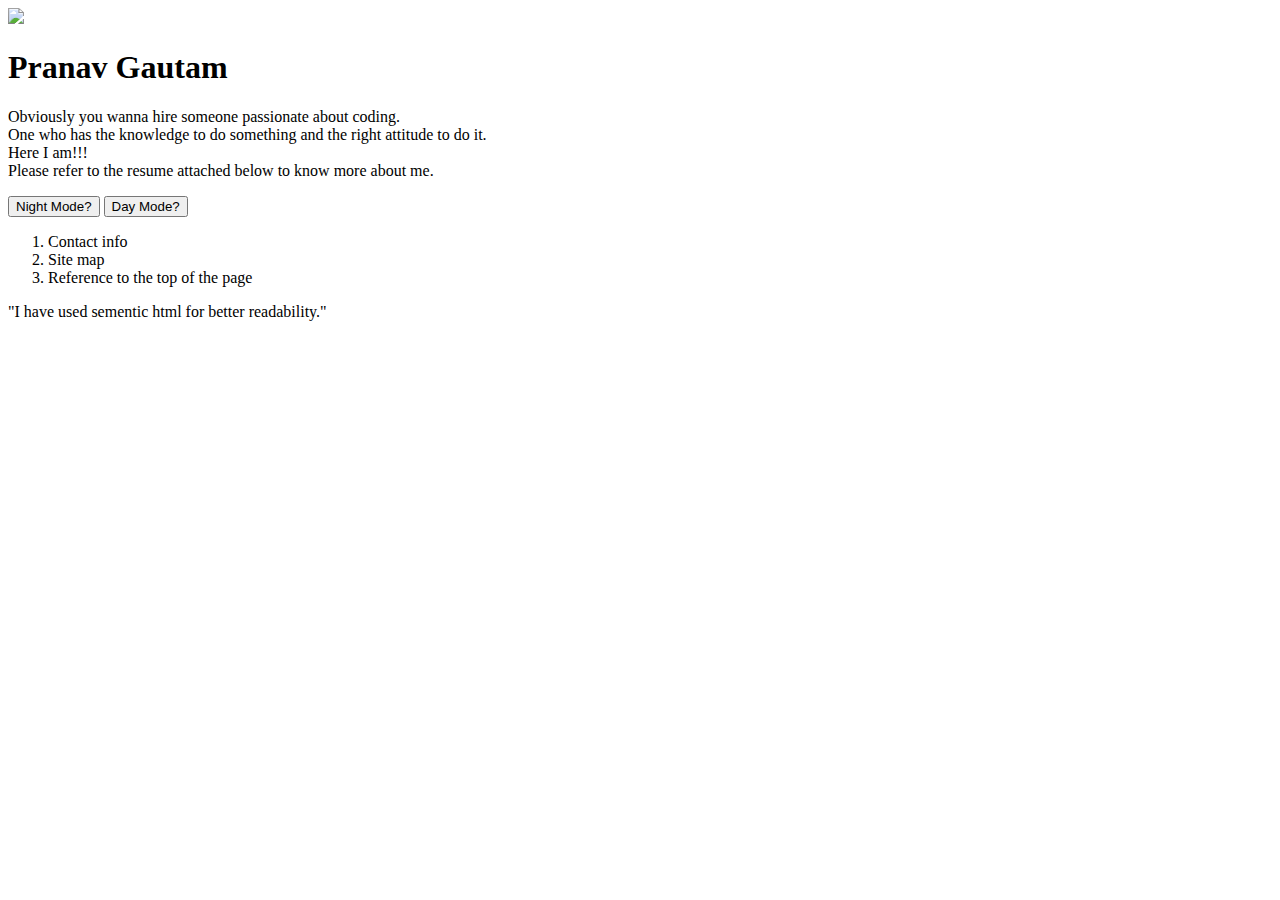
==== index.html @ 122eb400 "Add files via upload" ====
<!DOCTYPE html>
<html> 
<head>
<meta charset="UTF-8">
<title>Pranav Gautam</title> 
  <link href="style.css" rel="stylesheet">
  <link href="script.js" rel="javascript">
</head>
 
<body> 
    
<!--Header-->
  <header>
    <nav></nav>
    <div>
      <img src="dp.jpg" onmouseover="enlarge(this)" onmouseout="dimnish(this)">
      <h1>Pranav Gautam</h1>
      <p>Obviously you wanna hire someone passionate about coding.</br>
        One  who has the knowledge to do something and the right attitude to do it.
      </br><span>Here I am!!!</span>
      </br> Please refer to the resume attached below to know more about me.
      </p>
    </div>
  </header>

    

    <button onclick="nightMode()">Night Mode?</button>
    <button onclick="dayMode()">Day Mode?</button>

<!--Footer-->
  <footer>
    <ol>
      <li>Contact info</li>
      <li>Site map</li>
      <li>Reference to the top of the page</li>
    </ol>
  </footer>   
  <aside>
    "I have used sementic html for better readability."
  </aside>
  

</body>
</html>
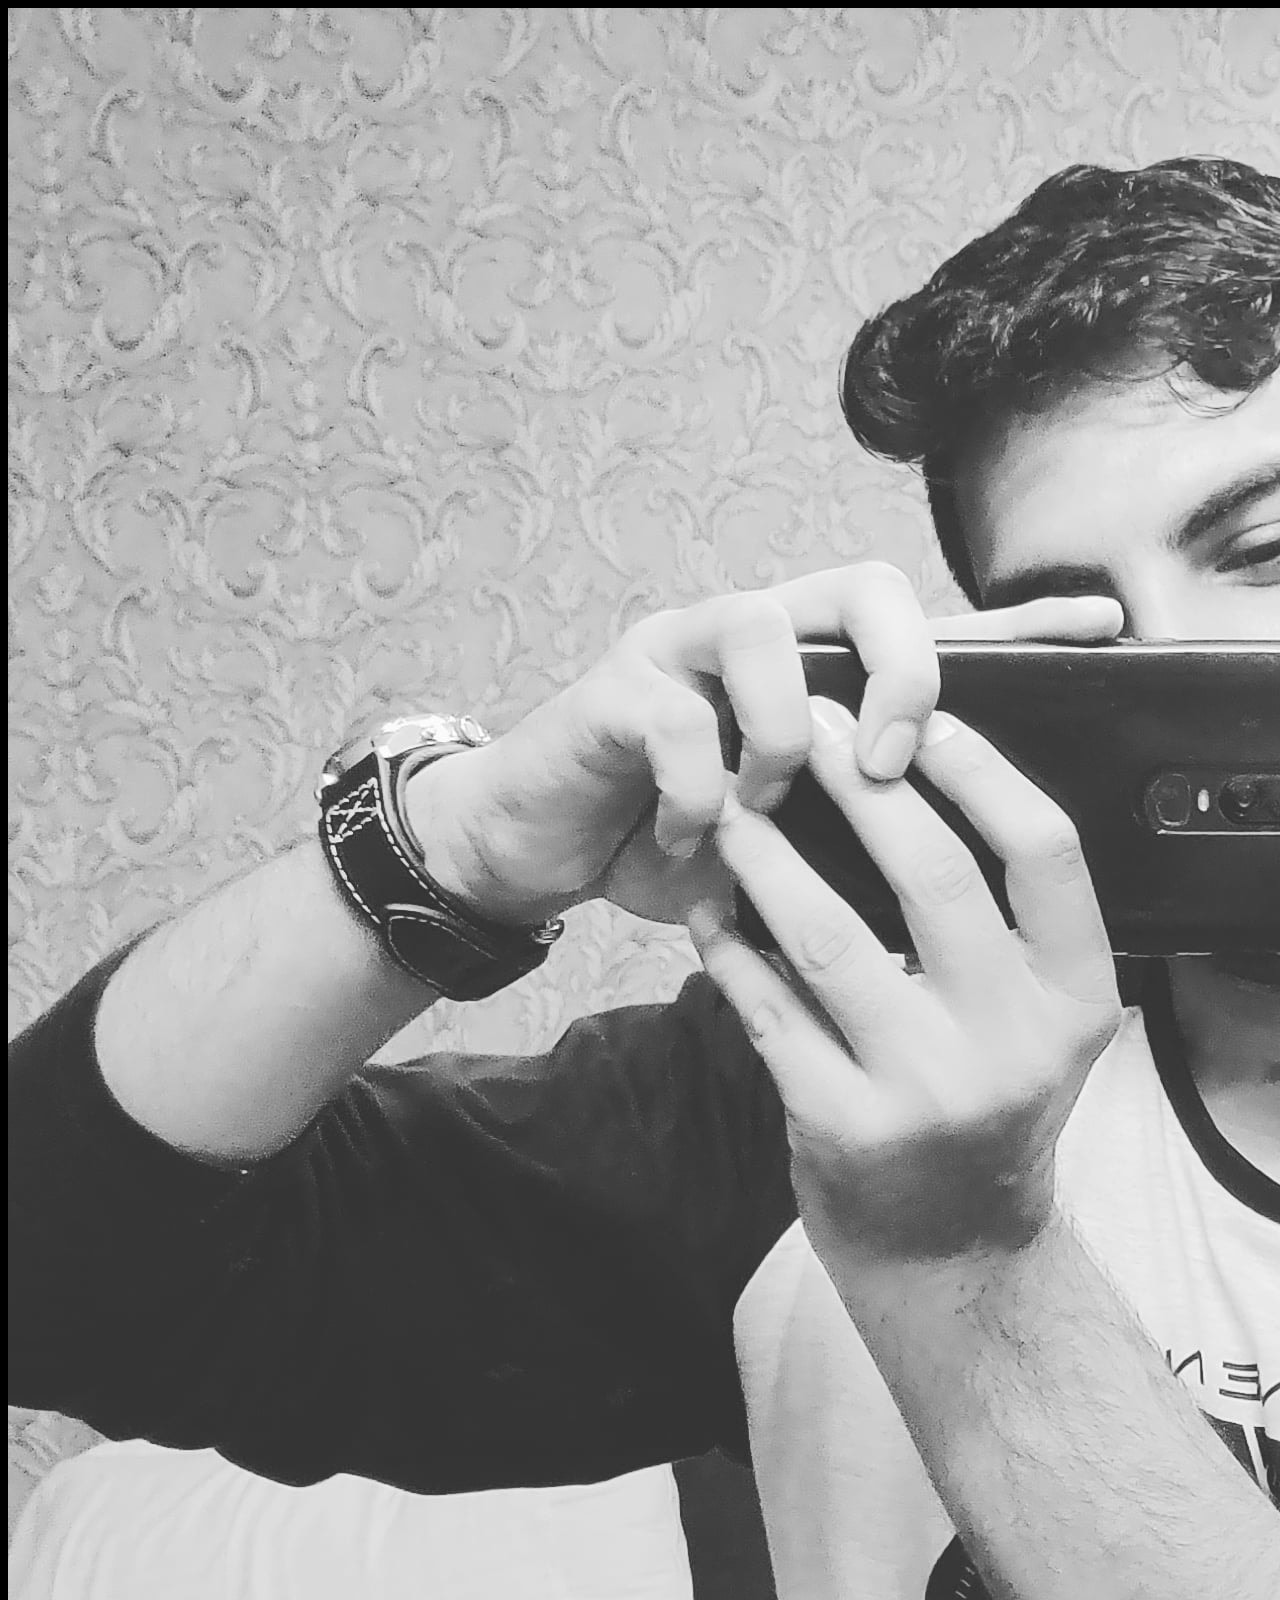
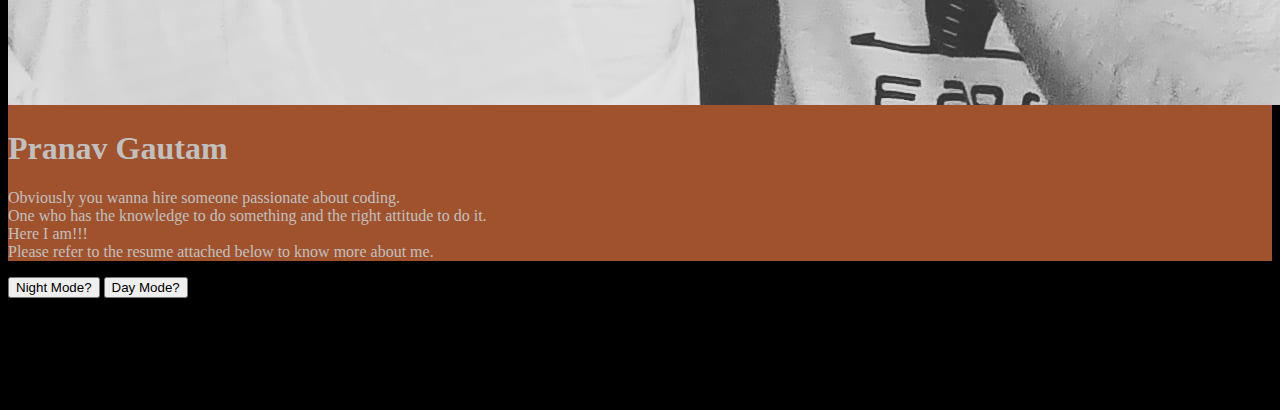
==== commit f93dd659: "First" ====
--- a/index.html
+++ b/index.html
@@ -1,45 +1,45 @@
-<!DOCTYPE html>
-<html> 
-<head>
-<meta charset="UTF-8">
-<title>Pranav Gautam</title> 
-  <link href="style.css" rel="stylesheet">
-  <link href="script.js" rel="javascript">
-</head>
- 
-<body> 
-    
-<!--Header-->
-  <header>
-    <nav></nav>
-    <div>
-      <img src="dp.jpg" onmouseover="enlarge(this)" onmouseout="dimnish(this)">
-      <h1>Pranav Gautam</h1>
-      <p>Obviously you wanna hire someone passionate about coding.</br>
-        One  who has the knowledge to do something and the right attitude to do it.
-      </br><span>Here I am!!!</span>
-      </br> Please refer to the resume attached below to know more about me.
-      </p>
-    </div>
-  </header>
-
-    
-
-    <button onclick="nightMode()">Night Mode?</button>
-    <button onclick="dayMode()">Day Mode?</button>
-
-<!--Footer-->
-  <footer>
-    <ol>
-      <li>Contact info</li>
-      <li>Site map</li>
-      <li>Reference to the top of the page</li>
-    </ol>
-  </footer>   
-  <aside>
-    "I have used sementic html for better readability."
-  </aside>
-  
-
-</body>
+<!DOCTYPE html>
+<html> 
+<head>
+<meta charset="UTF-8">
+<title>Pranav Gautam</title> 
+  <link href="style.css" rel="stylesheet">
+  <link href="script.js" rel="javascript">
+</head>
+ 
+<body> 
+    
+<!--Header-->
+  <header>
+    <nav></nav>
+    <div>
+      <img src="dp.jpg" onmouseover="enlarge(this)" onmouseout="dimnish(this)">
+      <h1>Pranav Gautam</h1>
+      <p>Obviously you wanna hire someone passionate about coding.</br>
+        One  who has the knowledge to do something and the right attitude to do it.
+      </br><span>Here I am!!!</span>
+      </br> Please refer to the resume attached below to know more about me.
+      </p>
+    </div>
+  </header>
+
+    
+
+    <button onclick="nightMode()">Night Mode?</button>
+    <button onclick="dayMode()">Day Mode?</button>
+
+<!--Footer-->
+  <footer>
+    <ol>
+      <li>Contact info</li>
+      <li>Site map</li>
+      <li>Reference to the top of the page</li>
+    </ol>
+  </footer>   
+  <aside>
+    "I have used sementic html for better readability."
+  </aside>
+  
+
+</body>
 </html>--- a/style.css
+++ b/style.css
@@ -0,0 +1,26 @@
+.container{
+    background-image:url("container.jpg");
+    color:white;
+    background-size: cover;
+    width: 100%;
+    height: 500px;
+    font-family:cursive;
+    font-size:large;
+}
+#intro{
+    position: sticky;
+}
+#me{
+    float:right;
+    height:250px;
+    width:250px ;
+    border-radius: 50%;
+}
+/* Universal Styles */
+header{
+    background-color: sienna;
+    color: silver;
+}
+body{
+    background-color:black;
+}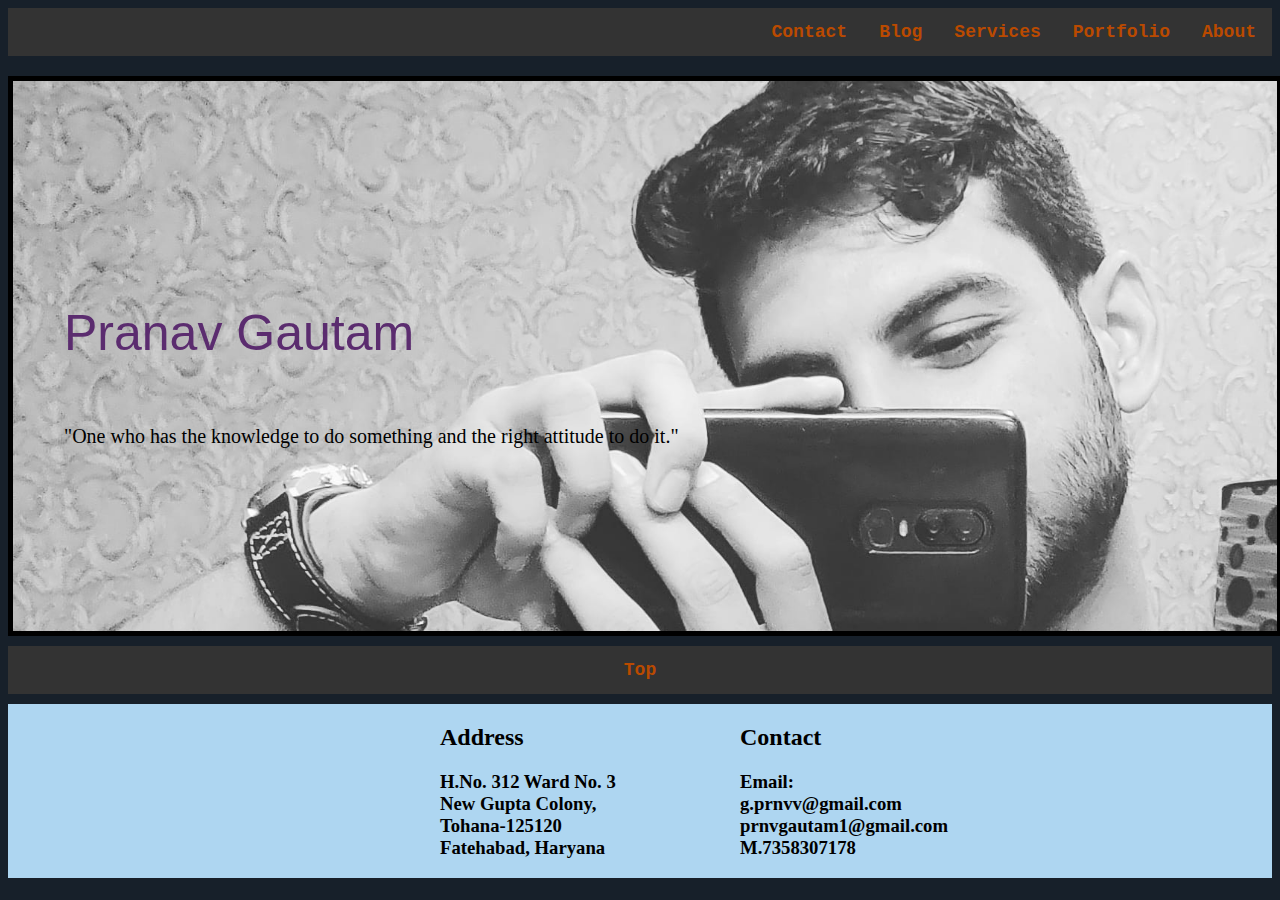
==== commit cf12e7ff: "Update index.html" ====
--- a/index.html
+++ b/index.html
@@ -3,34 +3,54 @@
 <head>
 <meta charset="UTF-8">
 <title>Pranav Gautam</title> 
-  <link href="style.css" rel="stylesheet">
-  <link href="script.js" rel="javascript">
+  <link href="CSS/style.css" rel="stylesheet">
+  <script src="Scripts/script.js"></script>
 </head>
  
 <body> 
     
 <!--Header-->
   <header>
-    <nav></nav>
-    <div>
-      <img src="dp.jpg" onmouseover="enlarge(this)" onmouseout="dimnish(this)">
+    <nav id="nav">
+      <ul>
+        <li><a>About</a></li>
+        <li><a href="portfolio.html">Portfolio</a></li>
+        <li><a>Services</a></li>
+        <li><a>Blog</a></li>
+        <li><a href="#bottom">Contact</a></li>
+      </ul>
+    </nav>
+
+    <div class="container">
+      <img src="Resources/dp.jpg" >
       <h1>Pranav Gautam</h1>
-      <p>Obviously you wanna hire someone passionate about coding.</br>
-        One  who has the knowledge to do something and the right attitude to do it.
-      </br><span>Here I am!!!</span>
-      </br> Please refer to the resume attached below to know more about me.
+      <p>"One  who has the knowledge to do something and the right attitude to do it."
+      
       </p>
     </div>
   </header>
 
+    <a class="top" href="#nav">Top</a>
+
+    <!--<button onclick="nightMode()">Night Mode?</button>
+    <button onclick="dayMode()">Day Mode?</button>-->
+  <footer id="bottom">
+    <div class="row">
+      <div class="block">
+        <h2>Address</h2>
+        <h3>H.No. 312 Ward No. 3 New Gupta Colony, Tohana-125120 Fatehabad, Haryana</h3>
+      </div>
+      <div class="block">
+        <h2>Contact</h2>
+        <h3>Email: g.prnvv@gmail.com prnvgautam1@gmail.com M.7358307178</h3>
+      </div>
+    </div>
     
+  </footer>
+<!--Footer
+  <footer>
 
-    <button onclick="nightMode()">Night Mode?</button>
-    <button onclick="dayMode()">Day Mode?</button>
-
-<!--Footer-->
-  <footer>
-    <ol>
+    <!--<ol>
       <li>Contact info</li>
       <li>Site map</li>
       <li>Reference to the top of the page</li>
@@ -39,7 +59,7 @@
   <aside>
     "I have used sementic html for better readability."
   </aside>
-  
+-->
 
 </body>
-</html>+</html>
--- a/CSS/style.css
+++ b/CSS/style.css
@@ -0,0 +1,121 @@
+/* universal elements*/
+h1{
+    font-family: Verdana, Geneva, Tahoma, sans-serif;
+    font-weight: normal;
+    font-size: 50px;
+    color: black;
+    
+}
+
+body{    background-color: #17202A;}
+
+
+
+
+/*Footer */
+footer{
+    
+background-color: #AED6F1;
+}
+.row{
+    width: 100%;
+  display: flex;
+  flex-direction: row;
+  justify-content: center;
+  padding-left: 100px;
+}
+.block{    
+    width: 200px;
+    padding-right: 100px;
+}
+
+/**************************/
+
+/*******Nav bar***********/
+ul {
+   /* position: fixed;*/
+    max-width: 100%;
+    width: 100%;
+    list-style-type: none;
+    margin: 0px 0px 20px 0px;
+    padding: 0px;
+    overflow: auto;
+    background-color: #333;
+    font-family:monospace;
+    font-weight: 600;
+  }
+  
+  li {
+    float:right;
+    
+  }
+  
+  li a {
+    display: block;
+    color:#BA4A00;
+    text-align: center;
+    padding: 14px 16px;
+    font-size: 18px;
+    text-decoration: none;
+  }
+  
+  li a:hover {
+    background-color:#FCF3CF;
+    font-size: 20px;
+  }
+  /**********************/
+
+
+
+
+
+
+
+  /*********Container Class**********/
+  .container{
+    width: 100%; /* width of container */
+    height: 550px; /* height of container */
+    object-fit: cover;
+    /*border: 5px 5px solid black;*/
+  }
+
+.container img{
+    width: 100%; /* width of container */
+    height: 550px; /* height of container */
+    object-fit: cover;
+    object-position: 50% 20%; /* try 20px 10px */ 
+    border: 5px solid black;
+}
+
+.container p{
+    position:absolute;
+    top: 45%;
+    left:5%;
+    font-size:20px;
+}
+.container h1{
+    position: absolute;
+    top:30%;
+    left:5%;
+    color:#5B2C6F;
+}
+/***************************************************/
+
+/******top**********/
+.top{
+    background-color: #333;
+    display: block;
+    color:#BA4A00;
+    text-align: center;
+    padding: 14px 16px;
+    font-size: 18px;
+    text-decoration: none;
+    margin-top: 20px;
+    margin-bottom: 10px;
+    font-family:monospace;
+    font-weight: 600;
+}
+ .top:hover{
+    background-color:#FCF3CF;
+    font-size: 20px;
+ }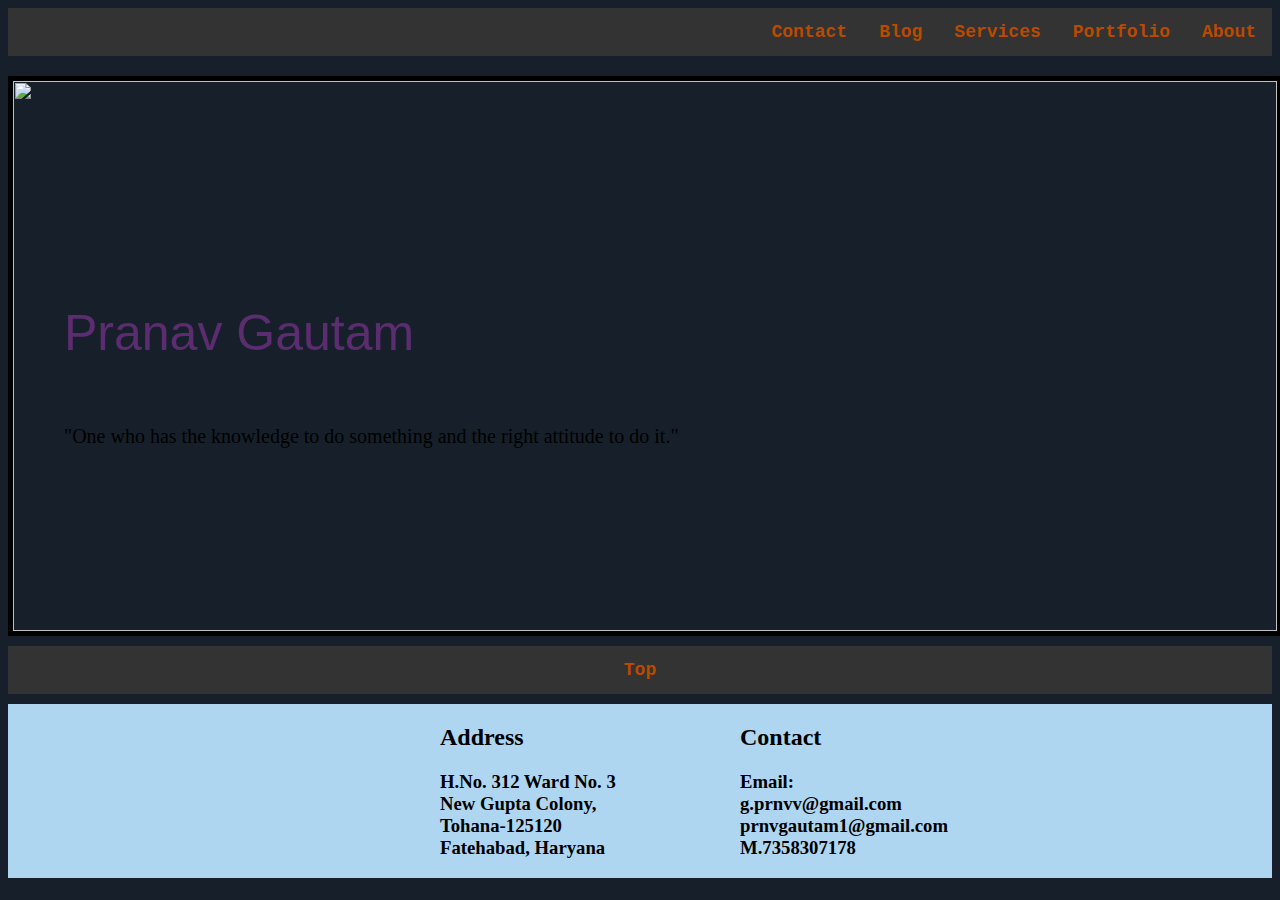
==== commit bbb6a01c: "Update index.html" ====
--- a/index.html
+++ b/index.html
@@ -22,7 +22,7 @@
     </nav>
 
     <div class="container">
-      <img src="Resources/dp.jpg" >
+      <img src="Resources/dp.JPG" >
       <h1>Pranav Gautam</h1>
       <p>"One  who has the knowledge to do something and the right attitude to do it."
       
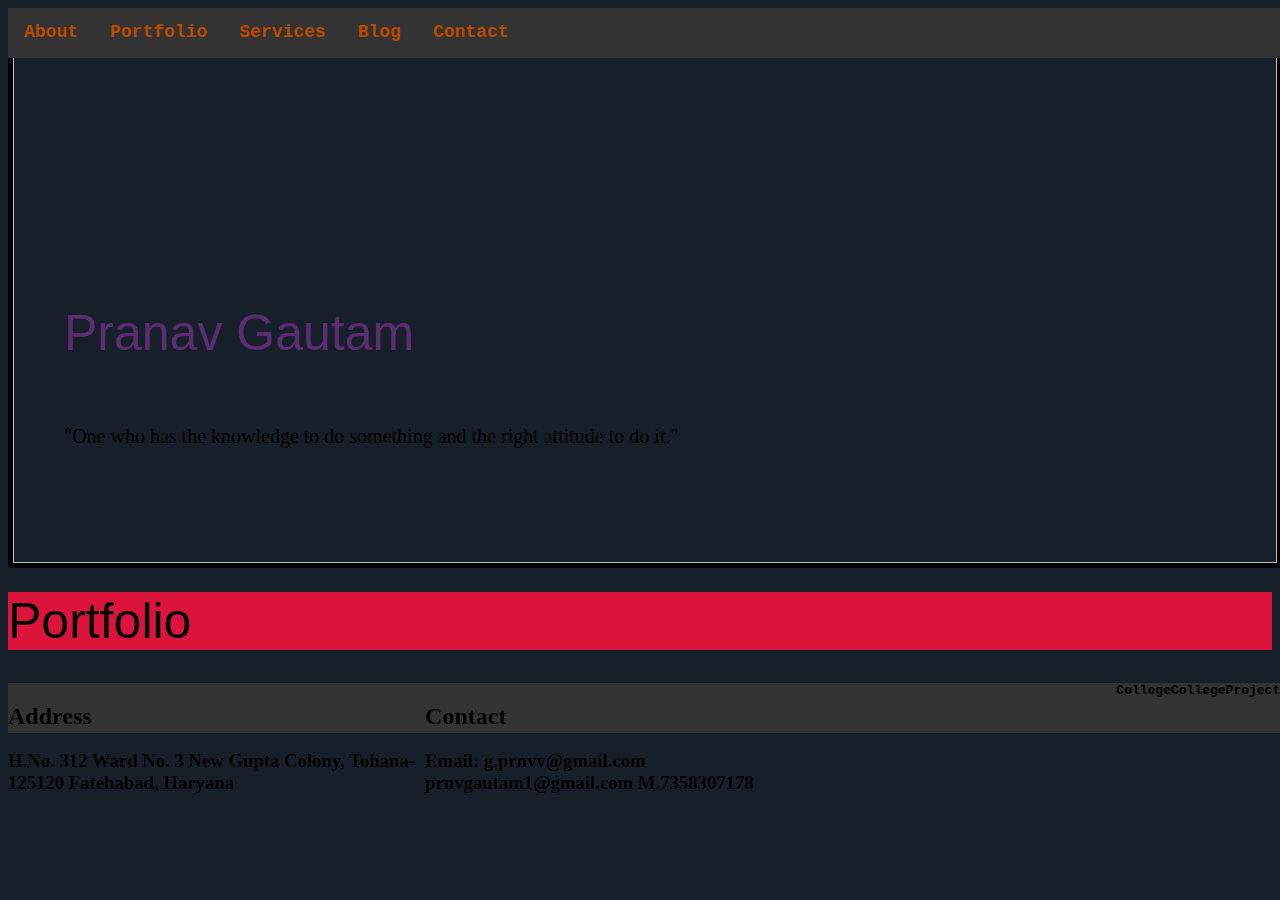
==== commit bbe10b83: "using box model" ====
--- a/index.html
+++ b/index.html
@@ -1,5 +1,5 @@
 <!DOCTYPE html>
-<html> 
+<html lang="en"> 
 <head>
 <meta charset="UTF-8">
 <title>Pranav Gautam</title> 
@@ -30,7 +30,21 @@
     </div>
   </header>
 
-    <a class="top" href="#nav">Top</a>
+  <section class="portfolio">
+    <h1>Portfolio</h1>
+    <ul class="column-A">
+      <li>College</li>
+      <li>College</li>
+      <li>College</li>
+    </ul>
+    <ul class='column-B'>
+      <li>Projects</li>
+      <li>College</li>
+      <li>College</li>
+    </ul>
+  </section>
+
+    <!--<a class="top" href="#nav">Top</a>-->
 
     <!--<button onclick="nightMode()">Night Mode?</button>
     <button onclick="dayMode()">Day Mode?</button>-->
--- a/CSS/style.css
+++ b/CSS/style.css
@@ -9,24 +9,47 @@
 
 body{    background-color: #17202A;}
 
-
-
-
+.portfolio{
+  
+  
+  background-color: crimson;
+}
+.column-A ul{
+  background-color:cadetblue;
+  width: 50%;
+  height: auto;
+}
+.container li{
+  float:left;
+}
+.column-B ul{
+  
+  background-color: cornflowerblue;
+  width: 50%;
+  height: auto;
+}
+.column-B li{
+  float: right;
+}
 /*Footer */
 footer{
     
 background-color: #AED6F1;
 }
-.row{
+ .row{
+   position: relative;
     width: 100%;
-  display: flex;
+  /*display: flex;
   flex-direction: row;
   justify-content: center;
-  padding-left: 100px;
+  padding-left: 100px;*/
 }
-.block{    
-    width: 200px;
-    padding-right: 100px;
+.block{   
+  
+  display: inline-block; 
+  float: left;
+  width: 33%;
+  height: auto;
 }
 
 /**************************/
@@ -34,8 +57,10 @@
 /*******Nav bar***********/
 ul {
    /* position: fixed;*/
+   position:fixed;
     max-width: 100%;
     width: 100%;
+    height:50px;
     list-style-type: none;
     margin: 0px 0px 20px 0px;
     padding: 0px;
@@ -46,7 +71,7 @@
   }
   
   li {
-    float:right;
+    float:left;
     
   }
   
@@ -80,6 +105,7 @@
   }
 
 .container img{
+  
     width: 100%; /* width of container */
     height: 550px; /* height of container */
     object-fit: cover;
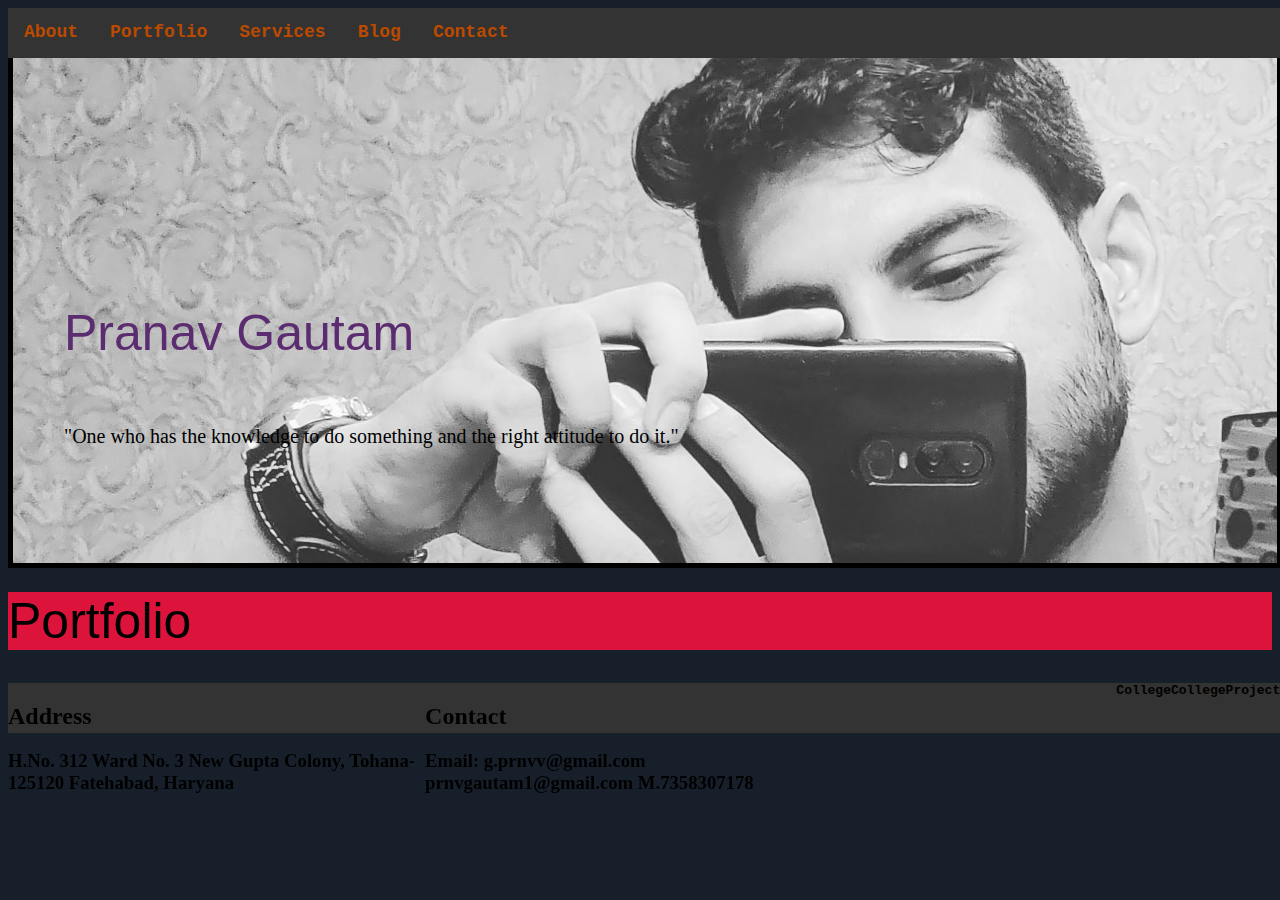
==== commit b7f57bcb: "Update index.html" ====
--- a/index.html
+++ b/index.html
@@ -22,7 +22,7 @@
     </nav>
 
     <div class="container">
-      <img src="Resources/dp.JPG" >
+      <img src="./Resources/dp.jpg" >
       <h1>Pranav Gautam</h1>
       <p>"One  who has the knowledge to do something and the right attitude to do it."
       
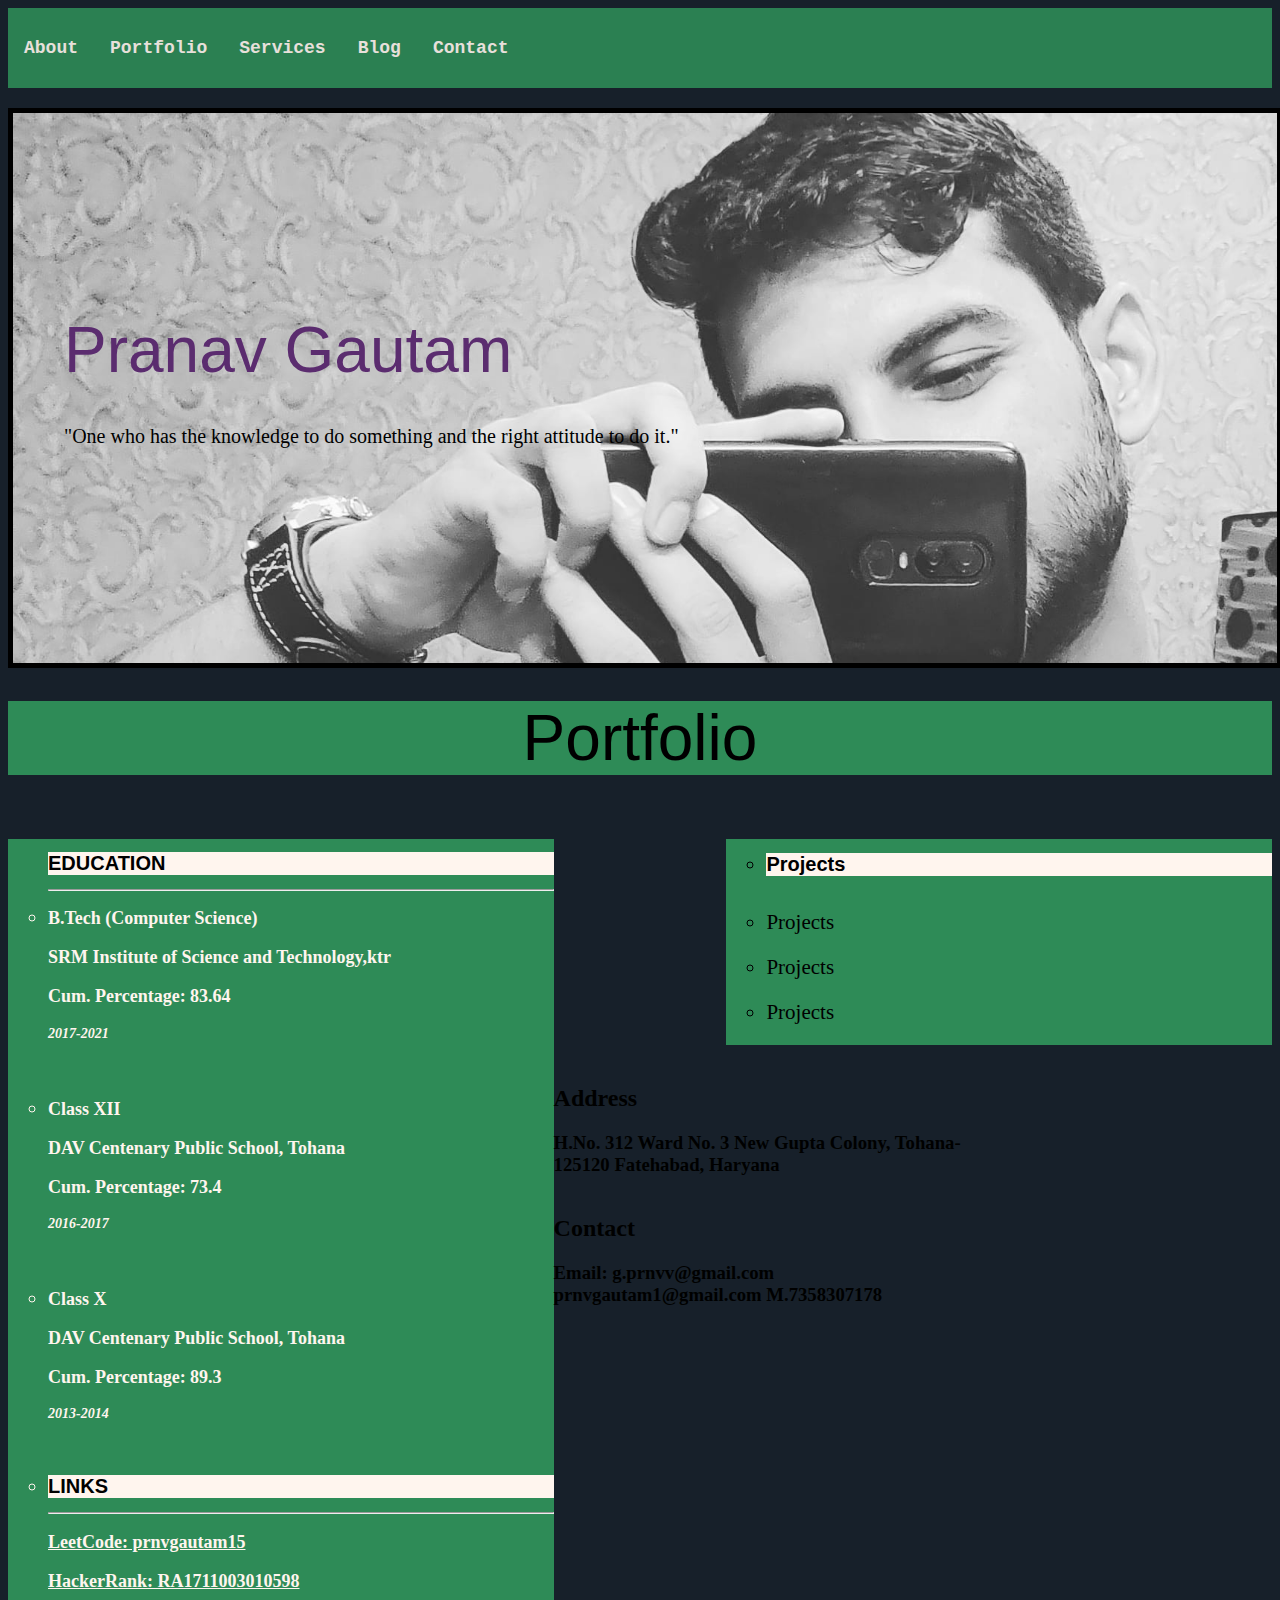
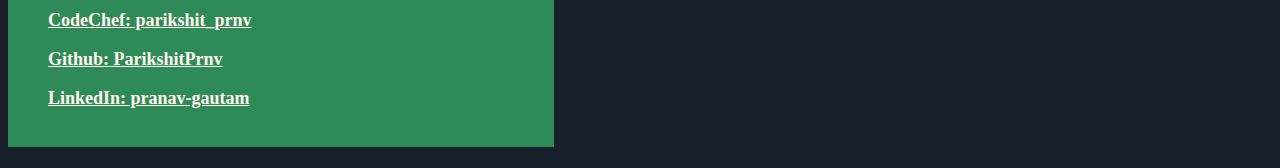
==== commit c9a91e5c: "temp change" ====
--- a/index.html
+++ b/index.html
@@ -1,7 +1,10 @@
 <!DOCTYPE html>
 <html lang="en"> 
 <head>
+<html lang="en" xml:lang="en" xmlns= "http://www.w3.org/1999/xhtml">
 <meta charset="UTF-8">
+<meta name="google" content="notranslate">
+<meta http-equiv="Content-Language" content="en">
 <title>Pranav Gautam</title> 
   <link href="CSS/style.css" rel="stylesheet">
   <script src="Scripts/script.js"></script>
@@ -14,7 +17,7 @@
     <nav id="nav">
       <ul>
         <li><a>About</a></li>
-        <li><a href="portfolio.html">Portfolio</a></li>
+        <li><a href="#portfolio">Portfolio</a></li>
         <li><a>Services</a></li>
         <li><a>Blog</a></li>
         <li><a href="#bottom">Contact</a></li>
@@ -30,17 +33,45 @@
     </div>
   </header>
 
-  <section class="portfolio">
+  <section id="portfolio">
     <h1>Portfolio</h1>
     <ul class="column-A">
-      <li>College</li>
-      <li>College</li>
-      <li>College</li>
+      <div><h1>EDUCATION</h1><hr>
+        <li><h2>B.Tech (Computer Science)</h2>
+        <h3>SRM Institute of Science and Technology,ktr</h3>
+        <h3>Cum. Percentage: 83.64</h3>
+        <h4>2017-2021</h4>
+        </li>
+
+        <li><h2>Class XII</h2>
+        <h3>DAV Centenary Public School, Tohana</h3>
+        <h3>Cum. Percentage: 73.4</h3>
+        <h4>2016-2017</h4>
+      </li>
+        
+        <li><h2>Class X</h2>
+        <h3>DAV Centenary Public School, Tohana</h3>
+        <h3>Cum. Percentage: 89.3</h3>
+        <h4>2013-2014</h4>
+      </li>
+      </div>
+      
+      <li><h1>LINKS</h1><hr>
+        <h3><a href='https://leetcode.com/prnvgautam15/'>LeetCode: prnvgautam15</a></h3>
+        <h3><a href='https://www.hackerrank.com/RA1711003010598?hr_r=1'>HackerRank: RA1711003010598</a></h3>
+        <h3><a  href='https://www.codechef.com/users/parikshit_prnv'>CodeChef: parikshit_prnv</a></h3>
+        <h3><a href='https://github.com/ParikshitPrnv'>Github: ParikshitPrnv</a></h3>
+        <h3><a href='https://www.linkedin.com/in/pranav-gautam/'>LinkedIn: pranav-gautam</a></h3>
+      
+      </li>
+
+      
     </ul>
     <ul class='column-B'>
+      <li><h1>Projects</h1></li>
       <li>Projects</li>
-      <li>College</li>
-      <li>College</li>
+      <li>Projects</li>
+      <li>Projects</li>
     </ul>
   </section>
 
--- a/CSS/style.css
+++ b/CSS/style.css
@@ -2,38 +2,19 @@
 h1{
     font-family: Verdana, Geneva, Tahoma, sans-serif;
     font-weight: normal;
-    font-size: 50px;
+    font-size: 4rem;
     color: black;
     
 }
 
-body{    background-color: #17202A;}
-
-.portfolio{
-  
-  
-  background-color: crimson;
-}
-.column-A ul{
-  background-color:cadetblue;
-  width: 50%;
-  height: auto;
-}
-.container li{
-  float:left;
-}
-.column-B ul{
-  
-  background-color: cornflowerblue;
-  width: 50%;
-  height: auto;
-}
-.column-B li{
-  float: right;
-}
+body{    background-color: #17202A;
+  font-family: Georgia, 'Times New Roman', Times, serif;}
+
+
 /*Footer */
 footer{
-    
+    position: static;
+    bottom: 5px;
 background-color: #AED6F1;
 }
  .row{
@@ -55,49 +36,121 @@
 /**************************/
 
 /*******Nav bar***********/
-ul {
+nav>ul {
    /* position: fixed;*/
-   position:fixed;
+   opacity: 90%;
+   position:sticky;
     max-width: 100%;
     width: 100%;
-    height:50px;
+    height:80px;
     list-style-type: none;
     margin: 0px 0px 20px 0px;
     padding: 0px;
     overflow: auto;
-    background-color: #333;
+    /*background-color: #333;*/
+    background-color:seagreen;
     font-family:monospace;
     font-weight: 600;
   }
   
-  li {
+  nav li {
     float:left;
-    
-  }
-  
-  li a {
-    display: block;
-    color:#BA4A00;
+    position:relative;
+    top:20%;
+  }
+  
+  nav li a {
+    display: block;
+    /*color:#BA4A00;*/
+    color: seashell;
     text-align: center;
     padding: 14px 16px;
     font-size: 18px;
     text-decoration: none;
   }
   
-  li a:hover {
-    background-color:#FCF3CF;
+  nav li a:hover {
+    border:seashell 2px solid;
+    border-radius: 10%;
     font-size: 20px;
   }
   /**********************/
 
-
-
+/*******Portfolio**********/
+
+#portfolio{
+  background-color:seagreen;
+  text-align: center;
+  font-size: 20px;
+  margin-bottom: 0px;
+  
+}
+
+#portfolio ul{
+  text-align: initial;
+  background-color:seagreen;
+  font-size: 21px;
+  list-style-type: circle;
+  font-family: Georgia, 'Times New Roman', Times, serif;
+  
+}
+
+#portfolio li{
+  padding-bottom: 20px;
+}
+
+#portfolio a{
+  color:seashell;
+}
+
+#portfolio a:hover{
+  color:#17202A;
+  
+  font-size: 19px;
+  border: seashell 4px solid;
+  border-radius: 20%;
+}
+
+#portfolio .column-A{
+  float:left;
+  color: seashell;
+  display: inline-block;
+  width:40%;
+}
+
+#portfolio .column-B{
+  display: inline-block;
+  width: 40%;
+  float: right;
+
+}
+
+.column-A h1,.column-B h1{
+  background-color: seashell;
+  font-size: 20px;
+  font-weight: bold;
+}
+
+.column-A h2,.column-B h2{
+  font-size: 18px;
+}
+
+.column-A h3,.column-B h3{
+  font-size: 18px;
+}
+.column-A h4,.column-B h4{
+  font-size: 14px;
+  font-style: italic;
+}
+
+/**************************/
 
 
 
 
   /*********Container Class**********/
   .container{
+    display: block;
     width: 100%; /* width of container */
     height: 550px; /* height of container */
     object-fit: cover;
@@ -113,16 +166,22 @@
     border: 5px solid black;
 }
 
-.container p{
+ p{
     position:absolute;
+    
+    
+    height: auto;
     top: 45%;
     left:5%;
     font-size:20px;
+    
 }
 .container h1{
     position: absolute;
+    display: block;
     top:30%;
     left:5%;
+    
     color:#5B2C6F;
 }
 /***************************************************/
